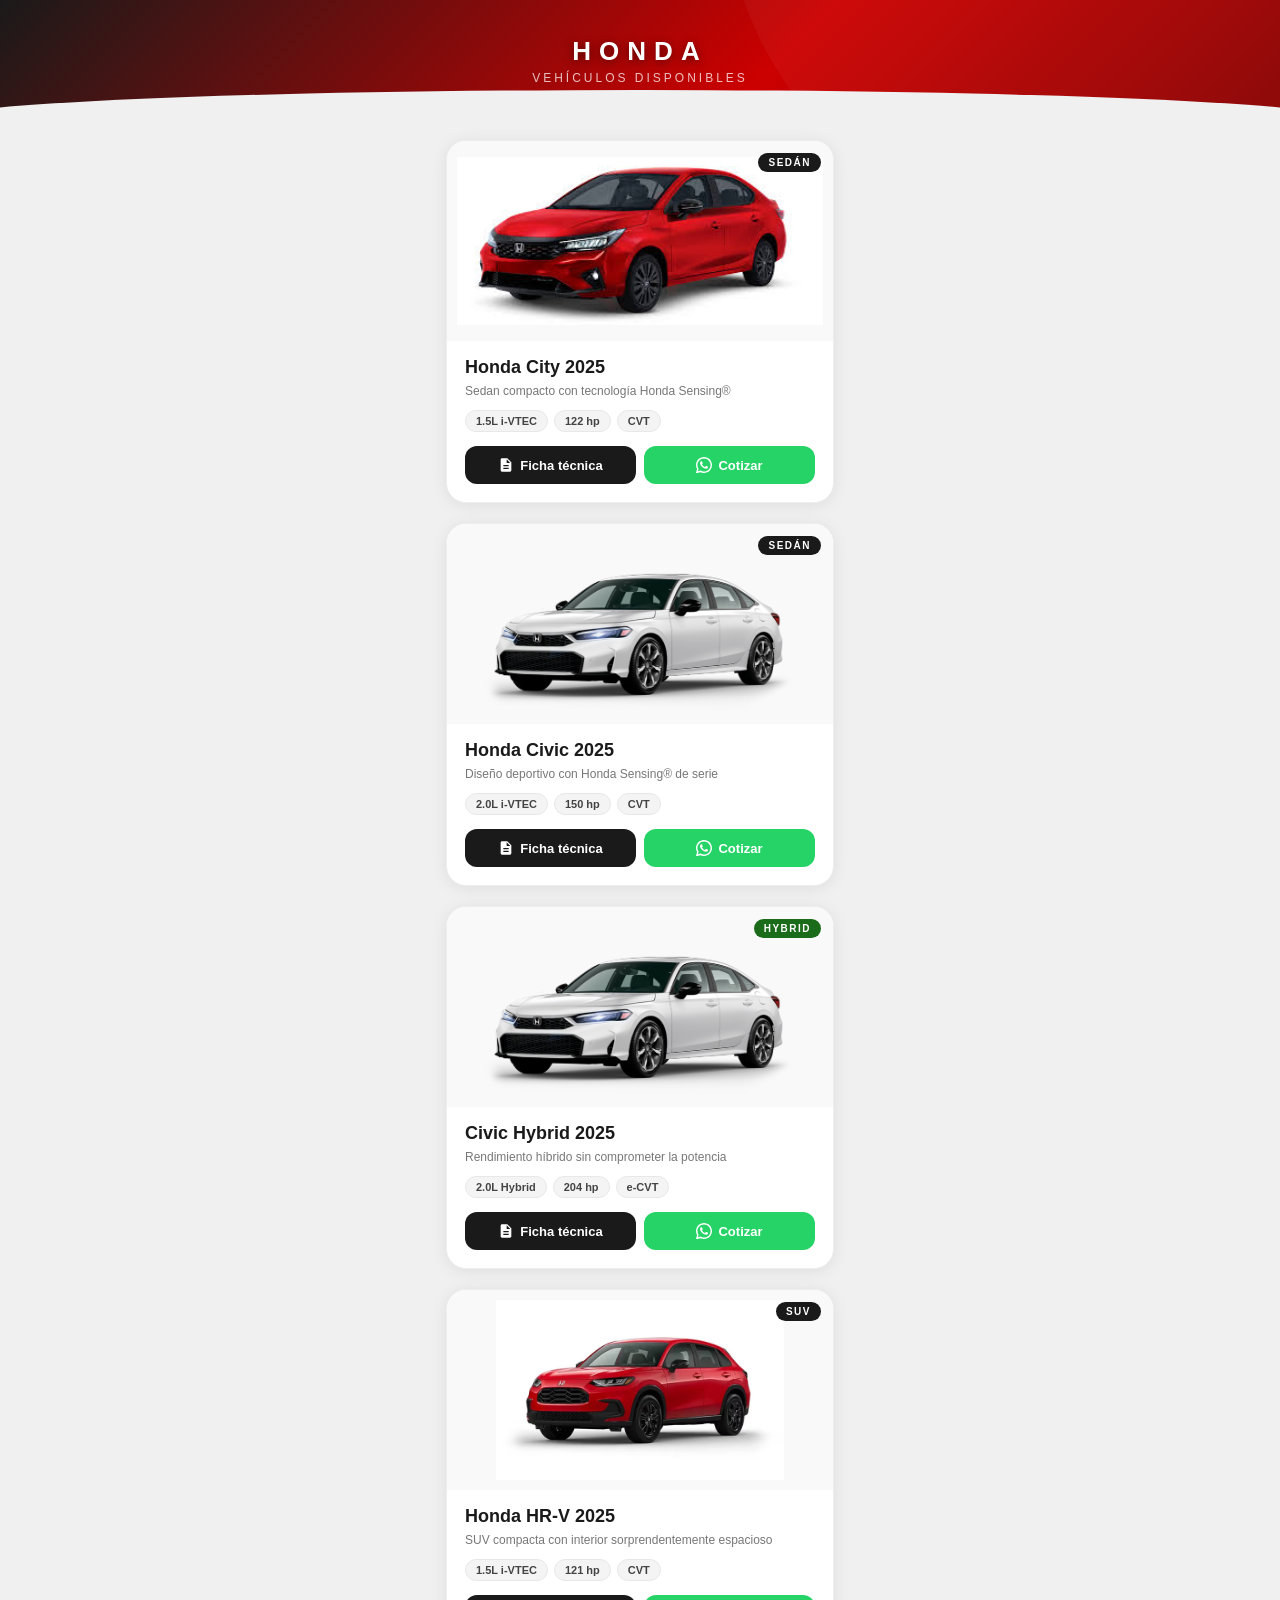
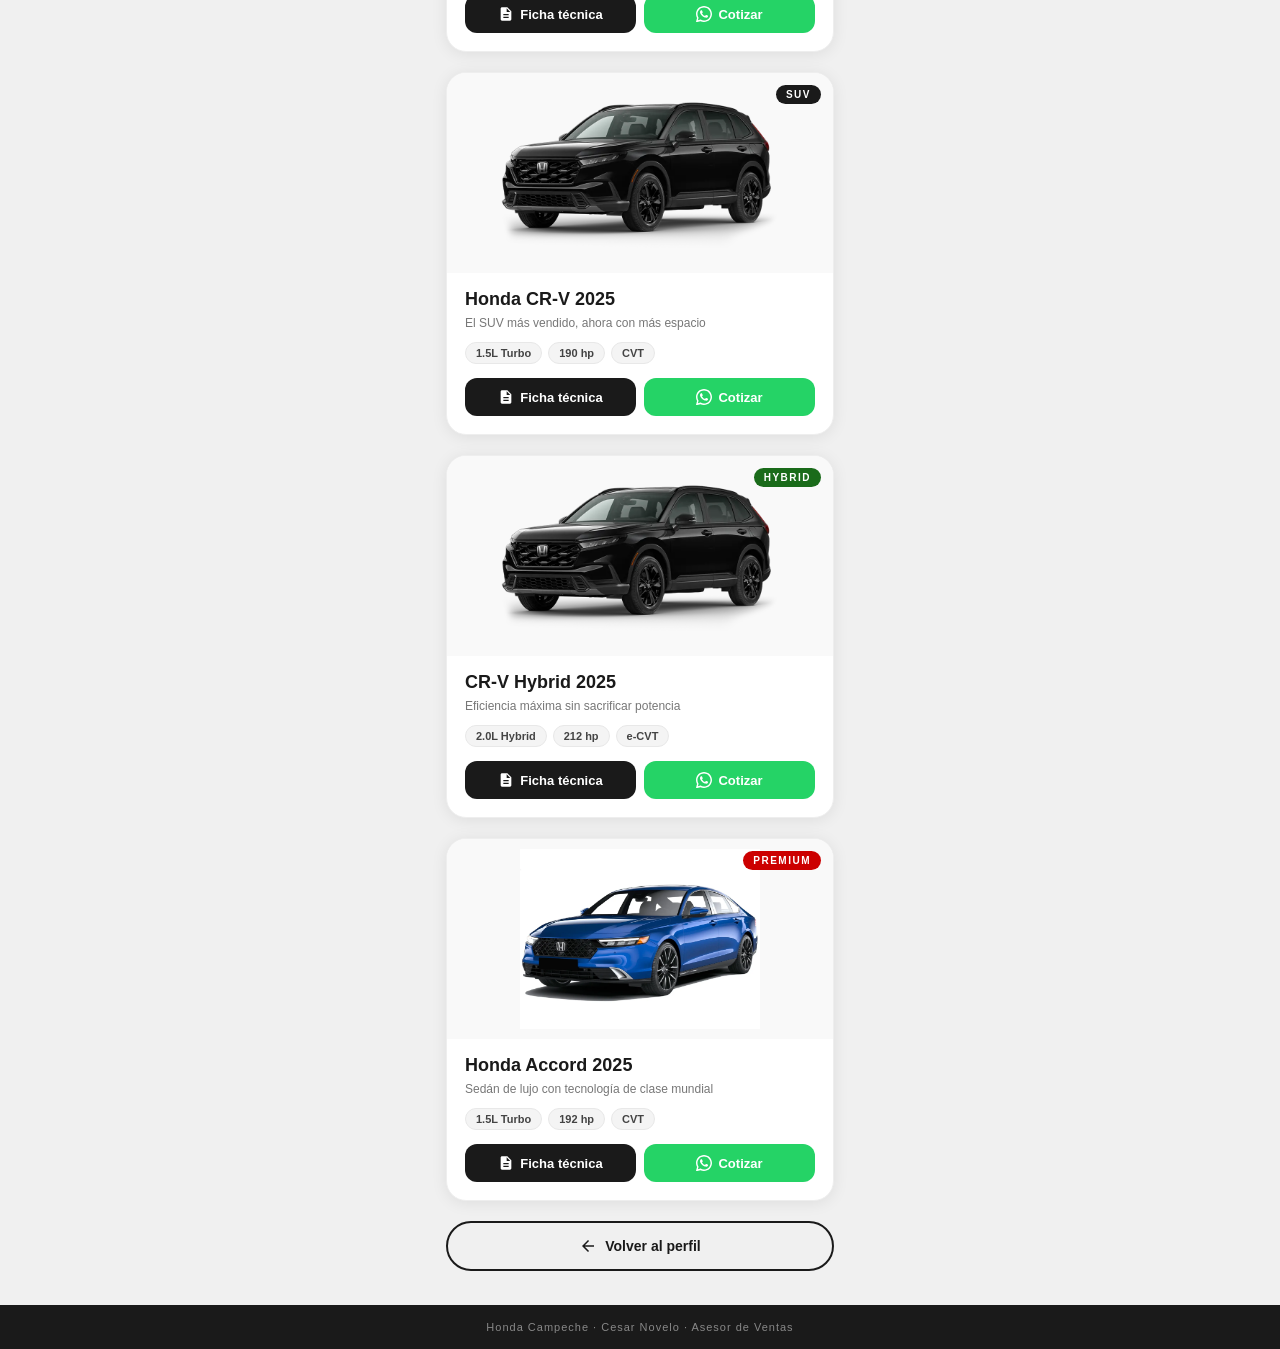
==== autos.html @ acbb1e2d "Tarjeta Cesar" ====
<!DOCTYPE html>
<html lang="es">
<head>
<meta charset="UTF-8">
<meta name="viewport" content="width=device-width, initial-scale=1.0">
<title>Vehículos Honda – Cesar Novelo</title>
<link rel="stylesheet" href="css/autos.css">
</head>
<body>

<!-- HEADER -->
<div class="page-header">
  <div class="header-overlay"></div>
  <div class="header-content">
    <span class="header-brand">HONDA</span>
    <p class="header-sub">Vehículos disponibles</p>
  </div>
</div>

<div class="container">

  <!-- CITY -->
  <div class="card">
    <div class="card-badge">Sedán</div>
    <img src="https://www.honda.mx/web/image/honda/CITY/2025/CITY_2025_Color_Platinum_White_Pearl.png" 
         alt="Honda City" 
         onerror="this.src='src/city.jpg'">
    <div class="card-body">
      <h2>Honda City 2025</h2>
      <p class="tagline">Sedan compacto con tecnología Honda Sensing®</p>
      <div class="specs-mini">
        <span>1.5L i-VTEC</span>
        <span>122 hp</span>
        <span>CVT</span>
      </div>
      <div class="card-actions">
        <a href="https://www.honda.mx/web/pdf/ficha/honda/FT_CITY_2026.pdf" target="_blank" class="btn-ver">
          <svg viewBox="0 0 24 24" fill="currentColor" width="16" height="16"><path d="M14 2H6c-1.1 0-2 .9-2 2v16c0 1.1.9 2 2 2h12c1.1 0 2-.9 2-2V8l-6-6zm2 16H8v-2h8v2zm0-4H8v-2h8v2zm-3-5V3.5L18.5 9H13z"/></svg>
          Ficha técnica
        </a>
        <a href="https://wa.me/529618815432" target="_blank" class="btn-wa">
          <svg viewBox="0 0 24 24" fill="currentColor" width="16" height="16"><path d="M17.472 14.382c-.297-.149-1.758-.867-2.03-.967-.273-.099-.471-.148-.67.15-.197.297-.767.966-.94 1.164-.173.199-.347.223-.644.075-.297-.15-1.255-.463-2.39-1.475-.883-.788-1.48-1.761-1.653-2.059-.173-.297-.018-.458.13-.606.134-.133.298-.347.446-.52.149-.174.198-.298.298-.497.099-.198.05-.371-.025-.52-.075-.149-.669-1.612-.916-2.207-.242-.579-.487-.5-.669-.51-.173-.008-.371-.01-.57-.01-.198 0-.52.074-.792.372-.272.297-1.04 1.016-1.04 2.479 0 1.462 1.065 2.875 1.213 3.074.149.198 2.096 3.2 5.077 4.487.709.306 1.262.489 1.694.625.712.227 1.36.195 1.871.118.571-.085 1.758-.719 2.006-1.413.248-.694.248-1.289.173-1.413-.074-.124-.272-.198-.57-.347zM12 0C5.373 0 0 5.373 0 12c0 2.127.558 4.121 1.531 5.847L.057 23.578a.563.563 0 00.666.726l5.898-1.545A11.945 11.945 0 0012 24c6.627 0 12-5.373 12-12S18.627 0 12 0zm0 21.818a9.805 9.805 0 01-5.032-1.386l-.361-.215-3.739.98.998-3.638-.235-.374A9.817 9.817 0 012.182 12C2.182 6.57 6.57 2.182 12 2.182S21.818 6.57 21.818 12 17.43 21.818 12 21.818z"/></svg>
          Cotizar
        </a>
      </div>
    </div>
  </div>

  <!-- CIVIC -->
  <div class="card">
    <div class="card-badge">Sedán</div>
    <img src="https://www.honda.mx/web/image/honda/CIVIC/2025/CIVIC_2025_Color_Sonic_Gray_Pearl.png" 
         alt="Honda Civic" 
         onerror="this.src='src/civic.jpg'">
    <div class="card-body">
      <h2>Honda Civic 2025</h2>
      <p class="tagline">Diseño deportivo con Honda Sensing® de serie</p>
      <div class="specs-mini">
        <span>2.0L i-VTEC</span>
        <span>150 hp</span>
        <span>CVT</span>
      </div>
      <div class="card-actions">
        <a href="https://www.honda.mx/web/pdf/brochure/honda/Brochure_CIVIC_2026.pdf" target="_blank" class="btn-ver">
          <svg viewBox="0 0 24 24" fill="currentColor" width="16" height="16"><path d="M14 2H6c-1.1 0-2 .9-2 2v16c0 1.1.9 2 2 2h12c1.1 0 2-.9 2-2V8l-6-6zm2 16H8v-2h8v2zm0-4H8v-2h8v2zm-3-5V3.5L18.5 9H13z"/></svg>
          Ficha técnica
        </a>
        <a href="https://wa.me/529618815432" target="_blank" class="btn-wa">
          <svg viewBox="0 0 24 24" fill="currentColor" width="16" height="16"><path d="M17.472 14.382c-.297-.149-1.758-.867-2.03-.967-.273-.099-.471-.148-.67.15-.197.297-.767.966-.94 1.164-.173.199-.347.223-.644.075-.297-.15-1.255-.463-2.39-1.475-.883-.788-1.48-1.761-1.653-2.059-.173-.297-.018-.458.13-.606.134-.133.298-.347.446-.52.149-.174.198-.298.298-.497.099-.198.05-.371-.025-.52-.075-.149-.669-1.612-.916-2.207-.242-.579-.487-.5-.669-.51-.173-.008-.371-.01-.57-.01-.198 0-.52.074-.792.372-.272.297-1.04 1.016-1.04 2.479 0 1.462 1.065 2.875 1.213 3.074.149.198 2.096 3.2 5.077 4.487.709.306 1.262.489 1.694.625.712.227 1.36.195 1.871.118.571-.085 1.758-.719 2.006-1.413.248-.694.248-1.289.173-1.413-.074-.124-.272-.198-.57-.347zM12 0C5.373 0 0 5.373 0 12c0 2.127.558 4.121 1.531 5.847L.057 23.578a.563.563 0 00.666.726l5.898-1.545A11.945 11.945 0 0012 24c6.627 0 12-5.373 12-12S18.627 0 12 0zm0 21.818a9.805 9.805 0 01-5.032-1.386l-.361-.215-3.739.98.998-3.638-.235-.374A9.817 9.817 0 012.182 12C2.182 6.57 6.57 2.182 12 2.182S21.818 6.57 21.818 12 17.43 21.818 12 21.818z"/></svg>
          Cotizar
        </a>
      </div>
    </div>
  </div>

  <!-- CIVIC HYBRID -->
  <div class="card">
    <div class="card-badge badge-hybrid">Hybrid</div>
    <img src="https://www.honda.mx/web/image/honda/CIVIC_HYB/2025/CIVIC_HYB_2025_Color_Sonic_Gray_Pearl.png" 
         alt="Honda Civic Hybrid" 
         onerror="this.src='src/civic.jpg'">
    <div class="card-body">
      <h2>Civic Hybrid 2025</h2>
      <p class="tagline">Rendimiento híbrido sin comprometer la potencia</p>
      <div class="specs-mini">
        <span>2.0L Hybrid</span>
        <span>204 hp</span>
        <span>e-CVT</span>
      </div>
      <div class="card-actions">
        <a href="https://www.honda.mx/web/pdf/brochure/honda/Brochure_CIVIC_Hybrid_2026.pdf" target="_blank" class="btn-ver">
          <svg viewBox="0 0 24 24" fill="currentColor" width="16" height="16"><path d="M14 2H6c-1.1 0-2 .9-2 2v16c0 1.1.9 2 2 2h12c1.1 0 2-.9 2-2V8l-6-6zm2 16H8v-2h8v2zm0-4H8v-2h8v2zm-3-5V3.5L18.5 9H13z"/></svg>
          Ficha técnica
        </a>
        <a href="https://wa.me/529618815432" target="_blank" class="btn-wa">
          <svg viewBox="0 0 24 24" fill="currentColor" width="16" height="16"><path d="M17.472 14.382c-.297-.149-1.758-.867-2.03-.967-.273-.099-.471-.148-.67.15-.197.297-.767.966-.94 1.164-.173.199-.347.223-.644.075-.297-.15-1.255-.463-2.39-1.475-.883-.788-1.48-1.761-1.653-2.059-.173-.297-.018-.458.13-.606.134-.133.298-.347.446-.52.149-.174.198-.298.298-.497.099-.198.05-.371-.025-.52-.075-.149-.669-1.612-.916-2.207-.242-.579-.487-.5-.669-.51-.173-.008-.371-.01-.57-.01-.198 0-.52.074-.792.372-.272.297-1.04 1.016-1.04 2.479 0 1.462 1.065 2.875 1.213 3.074.149.198 2.096 3.2 5.077 4.487.709.306 1.262.489 1.694.625.712.227 1.36.195 1.871.118.571-.085 1.758-.719 2.006-1.413.248-.694.248-1.289.173-1.413-.074-.124-.272-.198-.57-.347zM12 0C5.373 0 0 5.373 0 12c0 2.127.558 4.121 1.531 5.847L.057 23.578a.563.563 0 00.666.726l5.898-1.545A11.945 11.945 0 0012 24c6.627 0 12-5.373 12-12S18.627 0 12 0zm0 21.818a9.805 9.805 0 01-5.032-1.386l-.361-.215-3.739.98.998-3.638-.235-.374A9.817 9.817 0 012.182 12C2.182 6.57 6.57 2.182 12 2.182S21.818 6.57 21.818 12 17.43 21.818 12 21.818z"/></svg>
          Cotizar
        </a>
      </div>
    </div>
  </div>

  <!-- HR-V -->
  <div class="card">
    <div class="card-badge">SUV</div>
    <img src="https://www.honda.mx/web/image/honda/HRV/2025/HRV_2025_Color_Platinum_White_Pearl.png" 
         alt="Honda HR-V" 
         onerror="this.src='src/hrv.jpg'">
    <div class="card-body">
      <h2>Honda HR-V 2025</h2>
      <p class="tagline">SUV compacta con interior sorprendentemente espacioso</p>
      <div class="specs-mini">
        <span>1.5L i-VTEC</span>
        <span>121 hp</span>
        <span>CVT</span>
      </div>
      <div class="card-actions">
        <a href="https://www.honda.mx/web/pdf/brochure/honda/Brochure_HRV_2026.pdf" target="_blank" class="btn-ver">
          <svg viewBox="0 0 24 24" fill="currentColor" width="16" height="16"><path d="M14 2H6c-1.1 0-2 .9-2 2v16c0 1.1.9 2 2 2h12c1.1 0 2-.9 2-2V8l-6-6zm2 16H8v-2h8v2zm0-4H8v-2h8v2zm-3-5V3.5L18.5 9H13z"/></svg>
          Ficha técnica
        </a>
        <a href="https://wa.me/529618815432" target="_blank" class="btn-wa">
          <svg viewBox="0 0 24 24" fill="currentColor" width="16" height="16"><path d="M17.472 14.382c-.297-.149-1.758-.867-2.03-.967-.273-.099-.471-.148-.67.15-.197.297-.767.966-.94 1.164-.173.199-.347.223-.644.075-.297-.15-1.255-.463-2.39-1.475-.883-.788-1.48-1.761-1.653-2.059-.173-.297-.018-.458.13-.606.134-.133.298-.347.446-.52.149-.174.198-.298.298-.497.099-.198.05-.371-.025-.52-.075-.149-.669-1.612-.916-2.207-.242-.579-.487-.5-.669-.51-.173-.008-.371-.01-.57-.01-.198 0-.52.074-.792.372-.272.297-1.04 1.016-1.04 2.479 0 1.462 1.065 2.875 1.213 3.074.149.198 2.096 3.2 5.077 4.487.709.306 1.262.489 1.694.625.712.227 1.36.195 1.871.118.571-.085 1.758-.719 2.006-1.413.248-.694.248-1.289.173-1.413-.074-.124-.272-.198-.57-.347zM12 0C5.373 0 0 5.373 0 12c0 2.127.558 4.121 1.531 5.847L.057 23.578a.563.563 0 00.666.726l5.898-1.545A11.945 11.945 0 0012 24c6.627 0 12-5.373 12-12S18.627 0 12 0zm0 21.818a9.805 9.805 0 01-5.032-1.386l-.361-.215-3.739.98.998-3.638-.235-.374A9.817 9.817 0 012.182 12C2.182 6.57 6.57 2.182 12 2.182S21.818 6.57 21.818 12 17.43 21.818 12 21.818z"/></svg>
          Cotizar
        </a>
      </div>
    </div>
  </div>

  <!-- CR-V -->
  <div class="card">
    <div class="card-badge">SUV</div>
    <img src="https://www.honda.mx/web/image/honda/CRV/2025/CRV_2025_Color_Platinum_White_Pearl.png" 
         alt="Honda CR-V" 
         onerror="this.src='src/crv.jpg'">
    <div class="card-body">
      <h2>Honda CR-V 2025</h2>
      <p class="tagline">El SUV más vendido, ahora con más espacio</p>
      <div class="specs-mini">
        <span>1.5L Turbo</span>
        <span>190 hp</span>
        <span>CVT</span>
      </div>
      <div class="card-actions">
        <a href="https://www.honda.mx/web/pdf/brochure/honda/Brochure_CRV_2026.pdf" target="_blank" class="btn-ver">
          <svg viewBox="0 0 24 24" fill="currentColor" width="16" height="16"><path d="M14 2H6c-1.1 0-2 .9-2 2v16c0 1.1.9 2 2 2h12c1.1 0 2-.9 2-2V8l-6-6zm2 16H8v-2h8v2zm0-4H8v-2h8v2zm-3-5V3.5L18.5 9H13z"/></svg>
          Ficha técnica
        </a>
        <a href="https://wa.me/529618815432" target="_blank" class="btn-wa">
          <svg viewBox="0 0 24 24" fill="currentColor" width="16" height="16"><path d="M17.472 14.382c-.297-.149-1.758-.867-2.03-.967-.273-.099-.471-.148-.67.15-.197.297-.767.966-.94 1.164-.173.199-.347.223-.644.075-.297-.15-1.255-.463-2.39-1.475-.883-.788-1.48-1.761-1.653-2.059-.173-.297-.018-.458.13-.606.134-.133.298-.347.446-.52.149-.174.198-.298.298-.497.099-.198.05-.371-.025-.52-.075-.149-.669-1.612-.916-2.207-.242-.579-.487-.5-.669-.51-.173-.008-.371-.01-.57-.01-.198 0-.52.074-.792.372-.272.297-1.04 1.016-1.04 2.479 0 1.462 1.065 2.875 1.213 3.074.149.198 2.096 3.2 5.077 4.487.709.306 1.262.489 1.694.625.712.227 1.36.195 1.871.118.571-.085 1.758-.719 2.006-1.413.248-.694.248-1.289.173-1.413-.074-.124-.272-.198-.57-.347zM12 0C5.373 0 0 5.373 0 12c0 2.127.558 4.121 1.531 5.847L.057 23.578a.563.563 0 00.666.726l5.898-1.545A11.945 11.945 0 0012 24c6.627 0 12-5.373 12-12S18.627 0 12 0zm0 21.818a9.805 9.805 0 01-5.032-1.386l-.361-.215-3.739.98.998-3.638-.235-.374A9.817 9.817 0 012.182 12C2.182 6.57 6.57 2.182 12 2.182S21.818 6.57 21.818 12 17.43 21.818 12 21.818z"/></svg>
          Cotizar
        </a>
      </div>
    </div>
  </div>

  <!-- CR-V HYBRID -->
  <div class="card">
    <div class="card-badge badge-hybrid">Hybrid</div>
    <img src="https://www.honda.mx/web/image/honda/CRVHYB/2025/CRVHYB_2025_Color_Platinum_White_Pearl.png" 
         alt="Honda CR-V Hybrid" 
         onerror="this.src='src/crv.jpg'">
    <div class="card-body">
      <h2>CR-V Hybrid 2025</h2>
      <p class="tagline">Eficiencia máxima sin sacrificar potencia</p>
      <div class="specs-mini">
        <span>2.0L Hybrid</span>
        <span>212 hp</span>
        <span>e-CVT</span>
      </div>
      <div class="card-actions">
        <a href="https://www.honda.mx/web/pdf/brochure/honda/Brochure_CRV_Hybrid_2026.pdf" target="_blank" class="btn-ver">
          <svg viewBox="0 0 24 24" fill="currentColor" width="16" height="16"><path d="M14 2H6c-1.1 0-2 .9-2 2v16c0 1.1.9 2 2 2h12c1.1 0 2-.9 2-2V8l-6-6zm2 16H8v-2h8v2zm0-4H8v-2h8v2zm-3-5V3.5L18.5 9H13z"/></svg>
          Ficha técnica
        </a>
        <a href="https://wa.me/529618815432" target="_blank" class="btn-wa">
          <svg viewBox="0 0 24 24" fill="currentColor" width="16" height="16"><path d="M17.472 14.382c-.297-.149-1.758-.867-2.03-.967-.273-.099-.471-.148-.67.15-.197.297-.767.966-.94 1.164-.173.199-.347.223-.644.075-.297-.15-1.255-.463-2.39-1.475-.883-.788-1.48-1.761-1.653-2.059-.173-.297-.018-.458.13-.606.134-.133.298-.347.446-.52.149-.174.198-.298.298-.497.099-.198.05-.371-.025-.52-.075-.149-.669-1.612-.916-2.207-.242-.579-.487-.5-.669-.51-.173-.008-.371-.01-.57-.01-.198 0-.52.074-.792.372-.272.297-1.04 1.016-1.04 2.479 0 1.462 1.065 2.875 1.213 3.074.149.198 2.096 3.2 5.077 4.487.709.306 1.262.489 1.694.625.712.227 1.36.195 1.871.118.571-.085 1.758-.719 2.006-1.413.248-.694.248-1.289.173-1.413-.074-.124-.272-.198-.57-.347zM12 0C5.373 0 0 5.373 0 12c0 2.127.558 4.121 1.531 5.847L.057 23.578a.563.563 0 00.666.726l5.898-1.545A11.945 11.945 0 0012 24c6.627 0 12-5.373 12-12S18.627 0 12 0zm0 21.818a9.805 9.805 0 01-5.032-1.386l-.361-.215-3.739.98.998-3.638-.235-.374A9.817 9.817 0 012.182 12C2.182 6.57 6.57 2.182 12 2.182S21.818 6.57 21.818 12 17.43 21.818 12 21.818z"/></svg>
          Cotizar
        </a>
      </div>
    </div>
  </div>

  <!-- ACCORD -->
  <div class="card">
    <div class="card-badge badge-premium">Premium</div>
    <img src="https://www.honda.mx/web/image/honda/ACCORD/2025/ACCORD_2025_Color_Platinum_White_Pearl.png" 
         alt="Honda Accord" 
         onerror="this.src='src/accord.jpg'">
    <div class="card-body">
      <h2>Honda Accord 2025</h2>
      <p class="tagline">Sedán de lujo con tecnología de clase mundial</p>
      <div class="specs-mini">
        <span>1.5L Turbo</span>
        <span>192 hp</span>
        <span>CVT</span>
      </div>
      <div class="card-actions">
        <a href="https://www.honda.mx/web/pdf/brochure/honda/Brochure_ACCORD_Petrol_2025.pdf" target="_blank" class="btn-ver">
          <svg viewBox="0 0 24 24" fill="currentColor" width="16" height="16"><path d="M14 2H6c-1.1 0-2 .9-2 2v16c0 1.1.9 2 2 2h12c1.1 0 2-.9 2-2V8l-6-6zm2 16H8v-2h8v2zm0-4H8v-2h8v2zm-3-5V3.5L18.5 9H13z"/></svg>
          Ficha técnica
        </a>
        <a href="https://wa.me/529618815432" target="_blank" class="btn-wa">
          <svg viewBox="0 0 24 24" fill="currentColor" width="16" height="16"><path d="M17.472 14.382c-.297-.149-1.758-.867-2.03-.967-.273-.099-.471-.148-.67.15-.197.297-.767.966-.94 1.164-.173.199-.347.223-.644.075-.297-.15-1.255-.463-2.39-1.475-.883-.788-1.48-1.761-1.653-2.059-.173-.297-.018-.458.13-.606.134-.133.298-.347.446-.52.149-.174.198-.298.298-.497.099-.198.05-.371-.025-.52-.075-.149-.669-1.612-.916-2.207-.242-.579-.487-.5-.669-.51-.173-.008-.371-.01-.57-.01-.198 0-.52.074-.792.372-.272.297-1.04 1.016-1.04 2.479 0 1.462 1.065 2.875 1.213 3.074.149.198 2.096 3.2 5.077 4.487.709.306 1.262.489 1.694.625.712.227 1.36.195 1.871.118.571-.085 1.758-.719 2.006-1.413.248-.694.248-1.289.173-1.413-.074-.124-.272-.198-.57-.347zM12 0C5.373 0 0 5.373 0 12c0 2.127.558 4.121 1.531 5.847L.057 23.578a.563.563 0 00.666.726l5.898-1.545A11.945 11.945 0 0012 24c6.627 0 12-5.373 12-12S18.627 0 12 0zm0 21.818a9.805 9.805 0 01-5.032-1.386l-.361-.215-3.739.98.998-3.638-.235-.374A9.817 9.817 0 012.182 12C2.182 6.57 6.57 2.182 12 2.182S21.818 6.57 21.818 12 17.43 21.818 12 21.818z"/></svg>
          Cotizar
        </a>
      </div>
    </div>
  </div>

  <!-- BACK -->
  <a href="index.html" class="back-btn">
    <svg viewBox="0 0 24 24" fill="currentColor" width="18" height="18"><path d="M20 11H7.83l5.59-5.59L12 4l-8 8 8 8 1.41-1.41L7.83 13H20v-2z"/></svg>
    Volver al perfil
  </a>

</div>

<!-- FOOTER -->
<div class="page-footer">
  <p>Honda Campeche · Cesar Novelo · Asesor de Ventas</p>
</div>

</body>
</html>
---- css/autos.css ----
/* ===========================
   HONDA VEHICLES – autos.css
   =========================== */

* {
  box-sizing: border-box;
  margin: 0;
  padding: 0;
}

body {
  font-family: 'Arial', sans-serif;
  background: #f0f0f0;
  min-height: 100vh;
}

/* ── PAGE HEADER ── */
.page-header {
  height: 120px;
  background: linear-gradient(135deg, #1a1a1a 0%, #cc0000 60%, #880000 100%);
  position: relative;
  display: flex;
  align-items: center;
  justify-content: center;
  overflow: hidden;
}

.page-header::after {
  content: '';
  position: absolute;
  bottom: 0;
  left: 0;
  right: 0;
  height: 30px;
  background: #f0f0f0;
  clip-path: ellipse(55% 100% at 50% 100%);
}

.header-overlay {
  position: absolute;
  inset: 0;
  background: url('data:image/svg+xml,<svg xmlns="http://www.w3.org/2000/svg" viewBox="0 0 300 120"><circle cx="250" cy="20" r="80" fill="rgba(255,255,255,0.04)"/></svg>') center/cover;
}

.header-content {
  position: relative;
  z-index: 1;
  text-align: center;
}

.header-brand {
  color: white;
  font-size: 26px;
  font-weight: 900;
  letter-spacing: 8px;
  text-shadow: 0 2px 8px rgba(0,0,0,0.5);
  display: block;
}

.header-sub {
  color: rgba(255,255,255,0.75);
  font-size: 12px;
  letter-spacing: 3px;
  text-transform: uppercase;
  margin-top: 4px;
}

/* ── CONTAINER ── */
.container {
  max-width: 420px;
  margin: 0 auto;
  padding: 20px 16px 10px;
}

/* ── CARD ── */
.card {
  background: white;
  border-radius: 20px;
  margin-bottom: 20px;
  overflow: hidden;
  box-shadow: 0 2px 16px rgba(0,0,0,0.08);
  position: relative;
  border: 1px solid #eee;
}

.card-badge {
  position: absolute;
  top: 12px;
  right: 12px;
  background: #1a1a1a;
  color: white;
  font-size: 10px;
  font-weight: 700;
  letter-spacing: 1.5px;
  text-transform: uppercase;
  padding: 4px 10px;
  border-radius: 20px;
  z-index: 2;
}

.card-badge.badge-hybrid {
  background: #1a6b1a;
}

.card-badge.badge-premium {
  background: #cc0000;
}

.card img {
  width: 100%;
  height: 200px;
  object-fit: contain;
  background: #f9f9f9;
  display: block;
  padding: 10px;
}

/* ── CARD BODY ── */
.card-body {
  padding: 16px 18px 18px;
}

.card-body h2 {
  font-size: 18px;
  font-weight: 700;
  color: #1a1a1a;
  margin-bottom: 4px;
}

.price {
  font-size: 13px;
  color: #888;
  margin-bottom: 6px;
}

.price strong {
  color: #cc0000;
  font-size: 16px;
}

.tagline {
  font-size: 12px;
  color: #777;
  line-height: 1.5;
  margin-bottom: 10px;
}

/* ── SPECS MINI ── */
.specs-mini {
  display: flex;
  gap: 6px;
  flex-wrap: wrap;
  margin-bottom: 14px;
}

.specs-mini span {
  background: #f4f4f4;
  color: #444;
  font-size: 11px;
  font-weight: 600;
  padding: 4px 10px;
  border-radius: 20px;
  border: 1px solid #e8e8e8;
}

/* ── CARD ACTIONS ── */
.card-actions {
  display: grid;
  grid-template-columns: 1fr 1fr;
  gap: 8px;
}

.btn-ver,
.btn-wa {
  display: flex;
  align-items: center;
  justify-content: center;
  gap: 6px;
  padding: 11px 8px;
  border-radius: 12px;
  text-decoration: none;
  font-size: 13px;
  font-weight: 600;
  transition: opacity 0.2s, transform 0.1s;
}

.btn-ver:active,
.btn-wa:active {
  opacity: 0.85;
  transform: scale(0.97);
}

.btn-ver {
  background: #1a1a1a;
  color: white;
}

.btn-wa {
  background: #25D366;
  color: white;
}

/* ── BACK BUTTON ── */
.back-btn {
  display: flex;
  align-items: center;
  justify-content: center;
  gap: 8px;
  padding: 14px;
  margin: 10px 0 24px;
  border: 2px solid #1a1a1a;
  border-radius: 50px;
  color: #1a1a1a;
  text-decoration: none;
  font-weight: 600;
  font-size: 14px;
  transition: background 0.2s, color 0.2s;
}

.back-btn:active {
  background: #1a1a1a;
  color: white;
}

/* ── PAGE FOOTER ── */
.page-footer {
  background: #1a1a1a;
  padding: 16px;
  text-align: center;
}

.page-footer p {
  color: #888;
  font-size: 11px;
  letter-spacing: 1px;
}
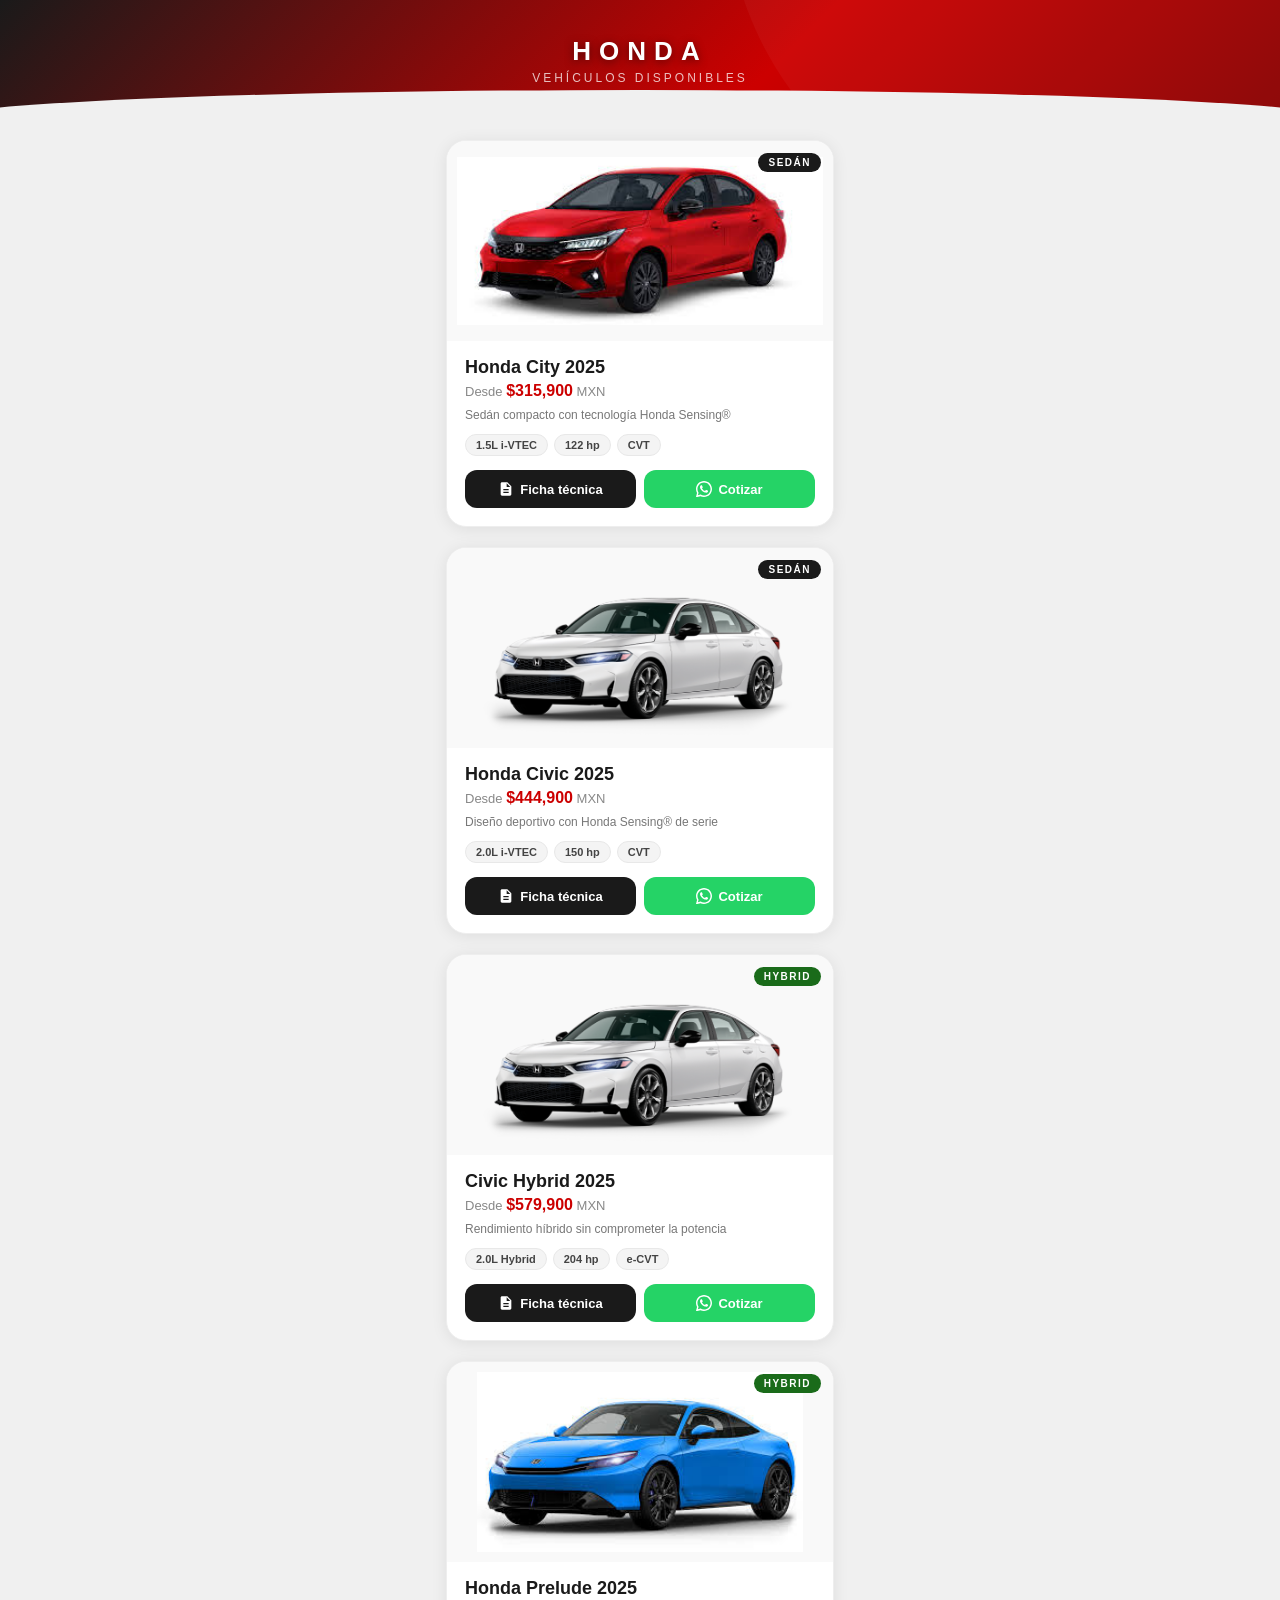
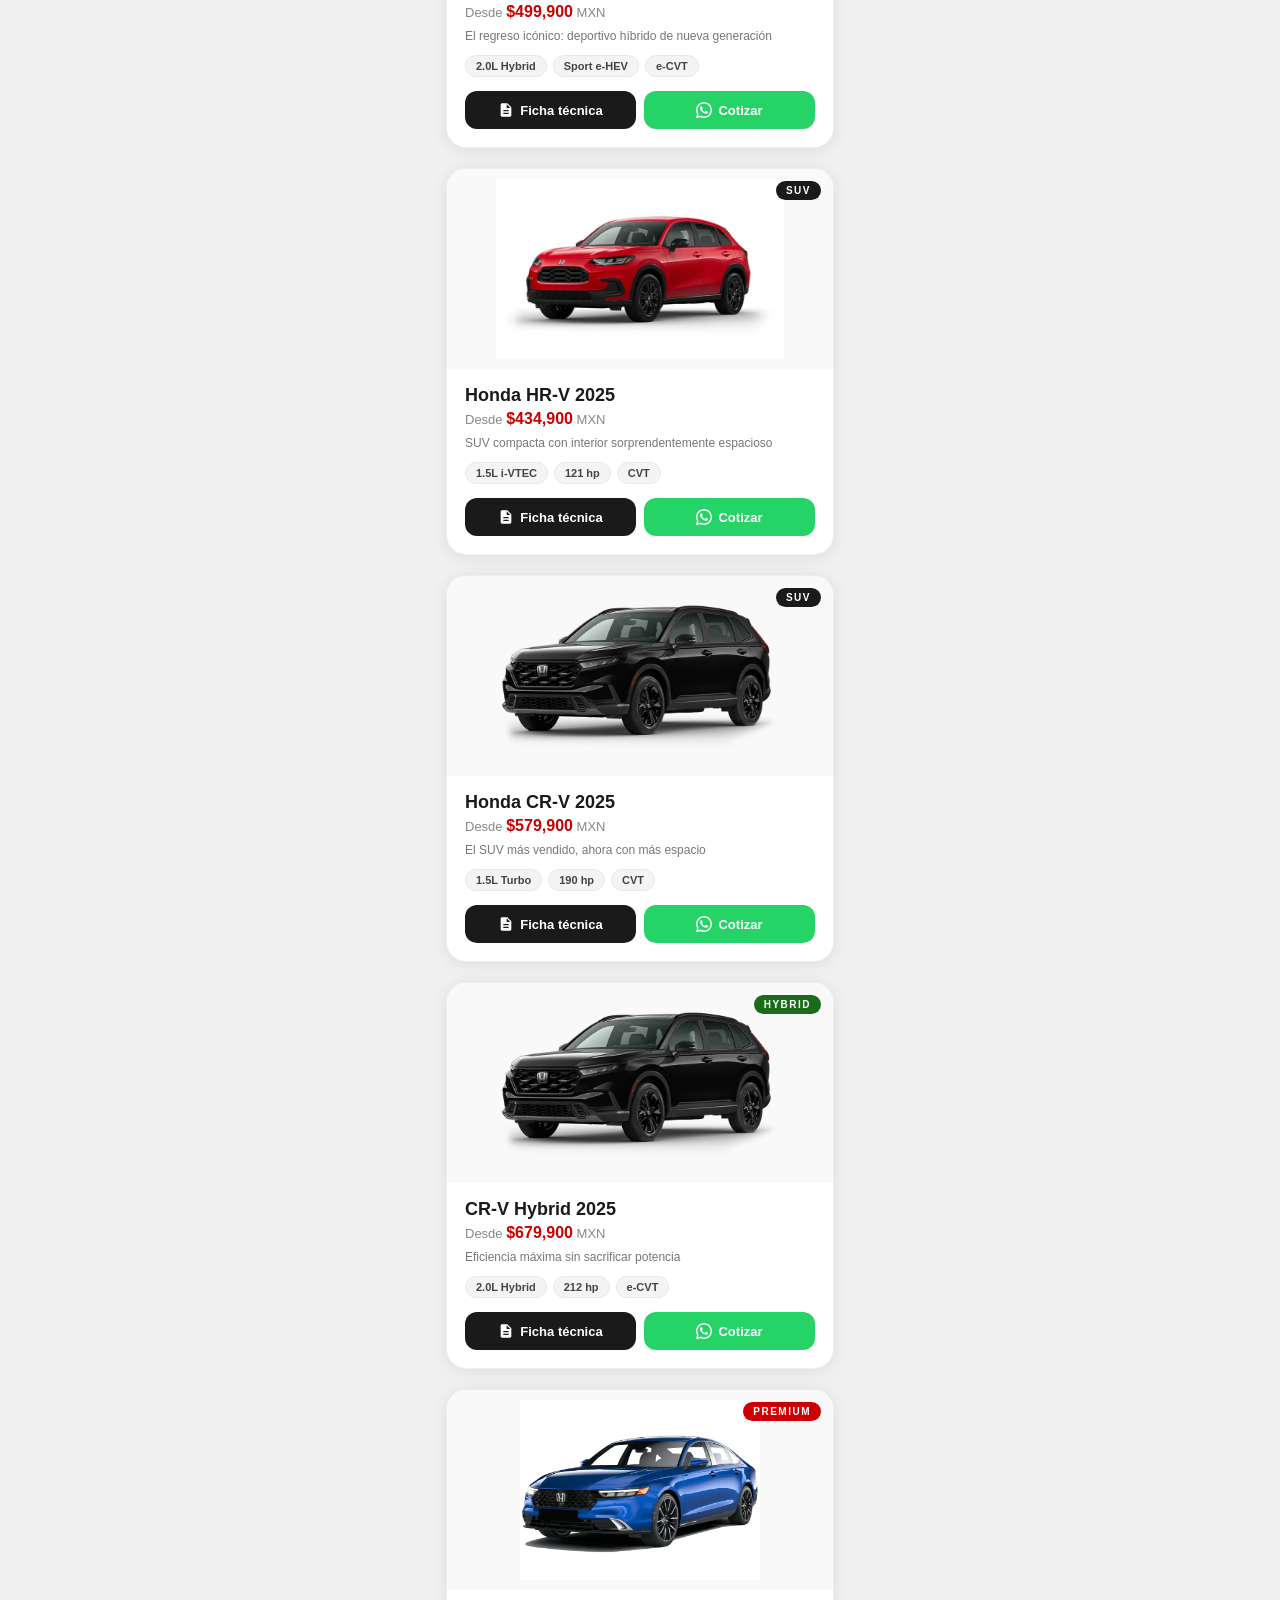
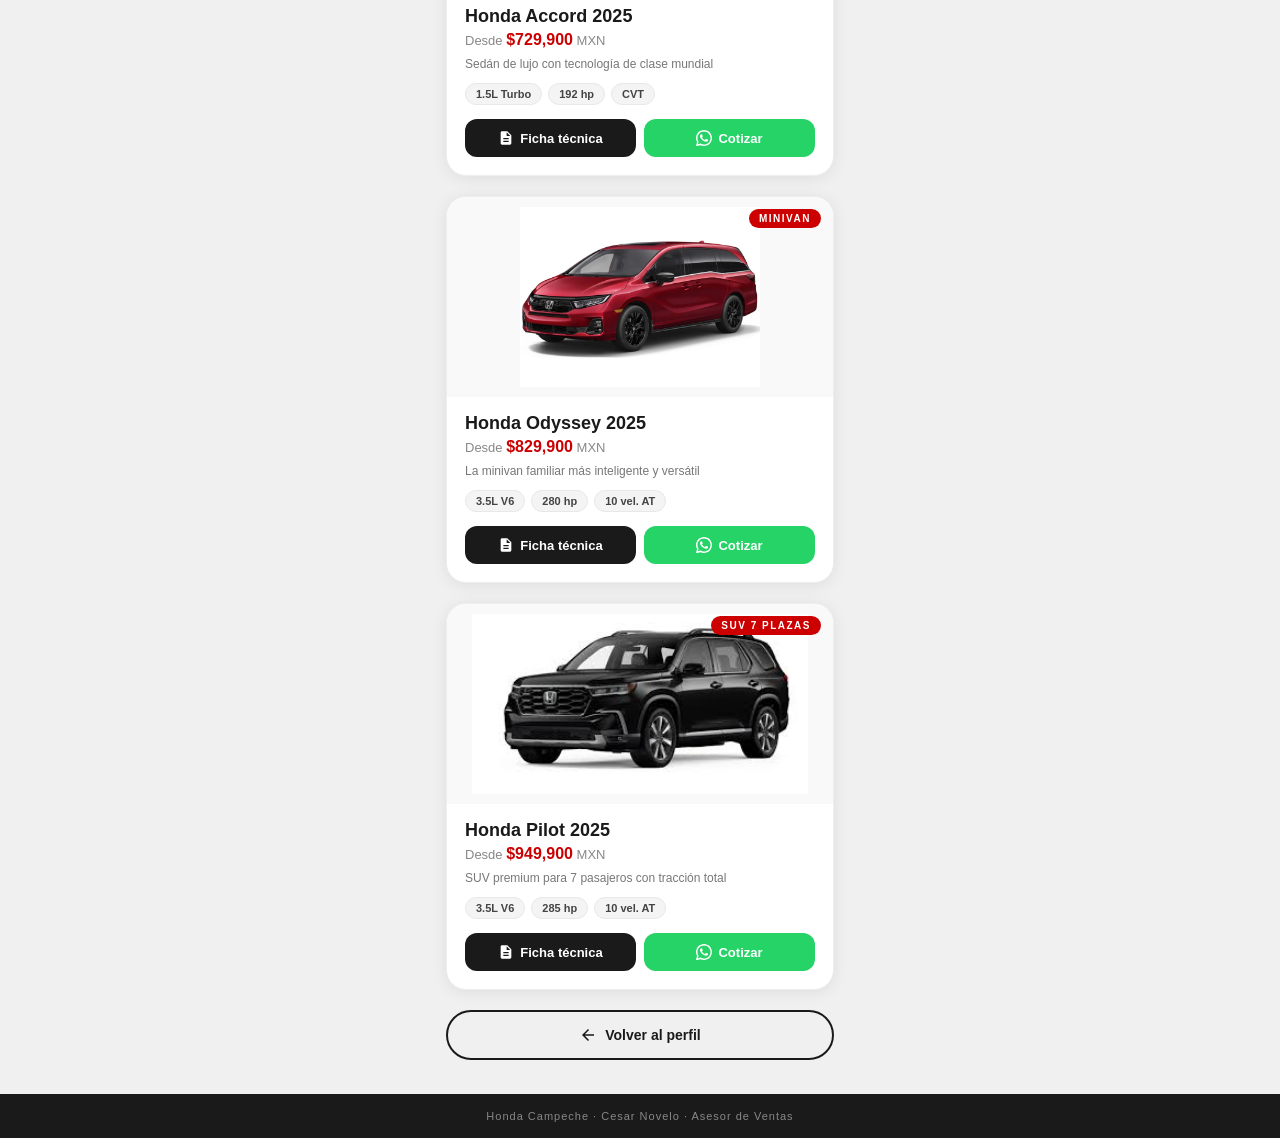
==== commit 9ff9853f: "3 autos mas" ====
--- a/autos.html
+++ b/autos.html
@@ -8,7 +8,6 @@
 </head>
 <body>
 
-<!-- HEADER -->
 <div class="page-header">
   <div class="header-overlay"></div>
   <div class="header-content">
@@ -22,19 +21,16 @@
   <!-- CITY -->
   <div class="card">
     <div class="card-badge">Sedán</div>
-    <img src="https://www.honda.mx/web/image/honda/CITY/2025/CITY_2025_Color_Platinum_White_Pearl.png" 
-         alt="Honda City" 
-         onerror="this.src='src/city.jpg'">
+    <img src="src/city.jpg" alt="Honda City">
     <div class="card-body">
       <h2>Honda City 2025</h2>
-      <p class="tagline">Sedan compacto con tecnología Honda Sensing®</p>
-      <div class="specs-mini">
-        <span>1.5L i-VTEC</span>
-        <span>122 hp</span>
-        <span>CVT</span>
-      </div>
-      <div class="card-actions">
-        <a href="https://www.honda.mx/web/pdf/ficha/honda/FT_CITY_2026.pdf" target="_blank" class="btn-ver">
+      <p class="price">Desde <strong>$315,900</strong> MXN</p>
+      <p class="tagline">Sedán compacto con tecnología Honda Sensing®</p>
+      <div class="specs-mini">
+        <span>1.5L i-VTEC</span><span>122 hp</span><span>CVT</span>
+      </div>
+      <div class="card-actions">
+        <a href="fichas/city.pdf" target="_blank" class="btn-ver">
           <svg viewBox="0 0 24 24" fill="currentColor" width="16" height="16"><path d="M14 2H6c-1.1 0-2 .9-2 2v16c0 1.1.9 2 2 2h12c1.1 0 2-.9 2-2V8l-6-6zm2 16H8v-2h8v2zm0-4H8v-2h8v2zm-3-5V3.5L18.5 9H13z"/></svg>
           Ficha técnica
         </a>
@@ -49,19 +45,16 @@
   <!-- CIVIC -->
   <div class="card">
     <div class="card-badge">Sedán</div>
-    <img src="https://www.honda.mx/web/image/honda/CIVIC/2025/CIVIC_2025_Color_Sonic_Gray_Pearl.png" 
-         alt="Honda Civic" 
-         onerror="this.src='src/civic.jpg'">
+    <img src="src/civic.jpg" alt="Honda Civic">
     <div class="card-body">
       <h2>Honda Civic 2025</h2>
+      <p class="price">Desde <strong>$444,900</strong> MXN</p>
       <p class="tagline">Diseño deportivo con Honda Sensing® de serie</p>
       <div class="specs-mini">
-        <span>2.0L i-VTEC</span>
-        <span>150 hp</span>
-        <span>CVT</span>
-      </div>
-      <div class="card-actions">
-        <a href="https://www.honda.mx/web/pdf/brochure/honda/Brochure_CIVIC_2026.pdf" target="_blank" class="btn-ver">
+        <span>2.0L i-VTEC</span><span>150 hp</span><span>CVT</span>
+      </div>
+      <div class="card-actions">
+        <a href="fichas/civic.pdf" target="_blank" class="btn-ver">
           <svg viewBox="0 0 24 24" fill="currentColor" width="16" height="16"><path d="M14 2H6c-1.1 0-2 .9-2 2v16c0 1.1.9 2 2 2h12c1.1 0 2-.9 2-2V8l-6-6zm2 16H8v-2h8v2zm0-4H8v-2h8v2zm-3-5V3.5L18.5 9H13z"/></svg>
           Ficha técnica
         </a>
@@ -76,19 +69,40 @@
   <!-- CIVIC HYBRID -->
   <div class="card">
     <div class="card-badge badge-hybrid">Hybrid</div>
-    <img src="https://www.honda.mx/web/image/honda/CIVIC_HYB/2025/CIVIC_HYB_2025_Color_Sonic_Gray_Pearl.png" 
-         alt="Honda Civic Hybrid" 
-         onerror="this.src='src/civic.jpg'">
+    <img src="src/civic.jpg" alt="Honda Civic Hybrid">
     <div class="card-body">
       <h2>Civic Hybrid 2025</h2>
+      <p class="price">Desde <strong>$579,900</strong> MXN</p>
       <p class="tagline">Rendimiento híbrido sin comprometer la potencia</p>
       <div class="specs-mini">
-        <span>2.0L Hybrid</span>
-        <span>204 hp</span>
-        <span>e-CVT</span>
-      </div>
-      <div class="card-actions">
-        <a href="https://www.honda.mx/web/pdf/brochure/honda/Brochure_CIVIC_Hybrid_2026.pdf" target="_blank" class="btn-ver">
+        <span>2.0L Hybrid</span><span>204 hp</span><span>e-CVT</span>
+      </div>
+      <div class="card-actions">
+        <a href="fichas/civic-hybrid.pdf" target="_blank" class="btn-ver">
+          <svg viewBox="0 0 24 24" fill="currentColor" width="16" height="16"><path d="M14 2H6c-1.1 0-2 .9-2 2v16c0 1.1.9 2 2 2h12c1.1 0 2-.9 2-2V8l-6-6zm2 16H8v-2h8v2zm0-4H8v-2h8v2zm-3-5V3.5L18.5 9H13z"/></svg>
+          Ficha técnica
+        </a>
+        <a href="https://wa.me/529618815432" target="_blank" class="btn-wa">
+          <svg viewBox="0 0 24 24" fill="currentColor" width="16" height="16"><path d="M17.472 14.382c-.297-.149-1.758-.867-2.03-.967-.273-.099-.471-.148-.67.15-.197.297-.767.966-.94 1.164-.173.199-.347.223-.644.075-.297-.15-1.255-.463-2.39-1.475-.883-.788-1.48-1.761-1.653-2.059-.173-.297-.018-.458.13-.606.134-.133.298-.347.446-.52.149-.174.198-.298.298-.497.099-.198.05-.371-.025-.52-.075-.149-.669-1.612-.916-2.207-.242-.579-.487-.5-.669-.51-.173-.008-.371-.01-.57-.01-.198 0-.52.074-.792.372-.272.297-1.04 1.016-1.04 2.479 0 1.462 1.065 2.875 1.213 3.074.149.198 2.096 3.2 5.077 4.487.709.306 1.262.489 1.694.625.712.227 1.36.195 1.871.118.571-.085 1.758-.719 2.006-1.413.248-.694.248-1.289.173-1.413-.074-.124-.272-.198-.57-.347zM12 0C5.373 0 0 5.373 0 12c0 2.127.558 4.121 1.531 5.847L.057 23.578a.563.563 0 00.666.726l5.898-1.545A11.945 11.945 0 0012 24c6.627 0 12-5.373 12-12S18.627 0 12 0zm0 21.818a9.805 9.805 0 01-5.032-1.386l-.361-.215-3.739.98.998-3.638-.235-.374A9.817 9.817 0 012.182 12C2.182 6.57 6.57 2.182 12 2.182S21.818 6.57 21.818 12 17.43 21.818 12 21.818z"/></svg>
+          Cotizar
+        </a>
+      </div>
+    </div>
+  </div>
+
+  <!-- PRELUDE -->
+  <div class="card">
+    <div class="card-badge badge-hybrid">Hybrid</div>
+    <img src="src/prelude.jpg" alt="Honda Prelude">
+    <div class="card-body">
+      <h2>Honda Prelude 2025</h2>
+      <p class="price">Desde <strong>$499,900</strong> MXN</p>
+      <p class="tagline">El regreso icónico: deportivo híbrido de nueva generación</p>
+      <div class="specs-mini">
+        <span>2.0L Hybrid</span><span>Sport e-HEV</span><span>e-CVT</span>
+      </div>
+      <div class="card-actions">
+        <a href="fichas/prelude.pdf" target="_blank" class="btn-ver">
           <svg viewBox="0 0 24 24" fill="currentColor" width="16" height="16"><path d="M14 2H6c-1.1 0-2 .9-2 2v16c0 1.1.9 2 2 2h12c1.1 0 2-.9 2-2V8l-6-6zm2 16H8v-2h8v2zm0-4H8v-2h8v2zm-3-5V3.5L18.5 9H13z"/></svg>
           Ficha técnica
         </a>
@@ -103,46 +117,41 @@
   <!-- HR-V -->
   <div class="card">
     <div class="card-badge">SUV</div>
-    <img src="https://www.honda.mx/web/image/honda/HRV/2025/HRV_2025_Color_Platinum_White_Pearl.png" 
-         alt="Honda HR-V" 
-         onerror="this.src='src/hrv.jpg'">
+    <img src="src/hrv.jpg" alt="Honda HR-V">
     <div class="card-body">
       <h2>Honda HR-V 2025</h2>
+      <p class="price">Desde <strong>$434,900</strong> MXN</p>
       <p class="tagline">SUV compacta con interior sorprendentemente espacioso</p>
       <div class="specs-mini">
-        <span>1.5L i-VTEC</span>
-        <span>121 hp</span>
-        <span>CVT</span>
-      </div>
-      <div class="card-actions">
-        <a href="https://www.honda.mx/web/pdf/brochure/honda/Brochure_HRV_2026.pdf" target="_blank" class="btn-ver">
-          <svg viewBox="0 0 24 24" fill="currentColor" width="16" height="16"><path d="M14 2H6c-1.1 0-2 .9-2 2v16c0 1.1.9 2 2 2h12c1.1 0 2-.9 2-2V8l-6-6zm2 16H8v-2h8v2zm0-4H8v-2h8v2zm-3-5V3.5L18.5 9H13z"/></svg>
-          Ficha técnica
-        </a>
-        <a href="https://wa.me/529618815432" target="_blank" class="btn-wa">
-          <svg viewBox="0 0 24 24" fill="currentColor" width="16" height="16"><path d="M17.472 14.382c-.297-.149-1.758-.867-2.03-.967-.273-.099-.471-.148-.67.15-.197.297-.767.966-.94 1.164-.173.199-.347.223-.644.075-.297-.15-1.255-.463-2.39-1.475-.883-.788-1.48-1.761-1.653-2.059-.173-.297-.018-.458.13-.606.134-.133.298-.347.446-.52.149-.174.198-.298.298-.497.099-.198.05-.371-.025-.52-.075-.149-.669-1.612-.916-2.207-.242-.579-.487-.5-.669-.51-.173-.008-.371-.01-.57-.01-.198 0-.52.074-.792.372-.272.297-1.04 1.016-1.04 2.479 0 1.462 1.065 2.875 1.213 3.074.149.198 2.096 3.2 5.077 4.487.709.306 1.262.489 1.694.625.712.227 1.36.195 1.871.118.571-.085 1.758-.719 2.006-1.413.248-.694.248-1.289.173-1.413-.074-.124-.272-.198-.57-.347zM12 0C5.373 0 0 5.373 0 12c0 2.127.558 4.121 1.531 5.847L.057 23.578a.563.563 0 00.666.726l5.898-1.545A11.945 11.945 0 0012 24c6.627 0 12-5.373 12-12S18.627 0 12 0zm0 21.818a9.805 9.805 0 01-5.032-1.386l-.361-.215-3.739.98.998-3.638-.235-.374A9.817 9.817 0 012.182 12C2.182 6.57 6.57 2.182 12 2.182S21.818 6.57 21.818 12 17.43 21.818 12 21.818z"/></svg>
-          Cotizar
-        </a>
-      </div>
-    </div>
-  </div>
+        <span>1.5L i-VTEC</span><span>121 hp</span><span>CVT</span>
+      </div>
+      <div class="card-actions">
+        <a href="fichas/hrv.pdf" target="_blank" class="btn-ver">
+          <svg viewBox="0 0 24 24" fill="currentColor" width="16" height="16"><path d="M14 2H6c-1.1 0-2 .9-2 2v16c0 1.1.9 2 2 2h12c1.1 0 2-.9 2-2V8l-6-6zm2 16H8v-2h8v2zm0-4H8v-2h8v2zm-3-5V3.5L18.5 9H13z"/></svg>
+          Ficha técnica
+        </a>
+        <a href="https://wa.me/529618815432" target="_blank" class="btn-wa">
+          <svg viewBox="0 0 24 24" fill="currentColor" width="16" height="16"><path d="M17.472 14.382c-.297-.149-1.758-.867-2.03-.967-.273-.099-.471-.148-.67.15-.197.297-.767.966-.94 1.164-.173.199-.347.223-.644.075-.297-.15-1.255-.463-2.39-1.475-.883-.788-1.48-1.761-1.653-2.059-.173-.297-.018-.458.13-.606.134-.133.298-.347.446-.52.149-.174.198-.298.298-.497.099-.198.05-.371-.025-.52-.075-.149-.669-1.612-.916-2.207-.242-.579-.487-.5-.669-.51-.173-.008-.371-.01-.57-.01-.198 0-.52.074-.792.372-.272.297-1.04 1.016-1.04 2.479 0 1.462 1.065 2.875 1.213 3.074.149.198 2.096 3.2 5.077 4.487.709.306 1.262.489 1.694.625.712.227 1.36.195 1.871.118.571-.085 1.758-.719 2.006-1.413.248-.694.248-1.289.173-1.413-.074-.124-.272-.198-.57-.347zM12 0C5.373 0 0 5.373 0 12c0 2.127.558 4.121 1.531 5.847L.057 23.578a.563.563 0 00.666.726l5.898-1.545A11.945 11.945 0 0012 24c6.627 0 12-5.373 12-12S18.627 0 12 0zm0 21.818a9.805 9.805 0 01-5.032-1.386l-.361-.215-3.739.98.998-3.638-.235-.374A9.817 9.817 0 012.182 12C2.182 6.57 6.57 2.182 12 2.182S21.818 6.57 21.818 12 17.43 21.818 12 21.818z"/></svg>
+          Cotizar
+        </a>
+      </div>
+    </div>
+  </div>
+
 
   <!-- CR-V -->
   <div class="card">
     <div class="card-badge">SUV</div>
-    <img src="https://www.honda.mx/web/image/honda/CRV/2025/CRV_2025_Color_Platinum_White_Pearl.png" 
-         alt="Honda CR-V" 
-         onerror="this.src='src/crv.jpg'">
+    <img src="src/crv.jpg" alt="Honda CR-V">
     <div class="card-body">
       <h2>Honda CR-V 2025</h2>
+      <p class="price">Desde <strong>$579,900</strong> MXN</p>
       <p class="tagline">El SUV más vendido, ahora con más espacio</p>
       <div class="specs-mini">
-        <span>1.5L Turbo</span>
-        <span>190 hp</span>
-        <span>CVT</span>
-      </div>
-      <div class="card-actions">
-        <a href="https://www.honda.mx/web/pdf/brochure/honda/Brochure_CRV_2026.pdf" target="_blank" class="btn-ver">
+        <span>1.5L Turbo</span><span>190 hp</span><span>CVT</span>
+      </div>
+      <div class="card-actions">
+        <a href="fichas/crv.pdf" target="_blank" class="btn-ver">
           <svg viewBox="0 0 24 24" fill="currentColor" width="16" height="16"><path d="M14 2H6c-1.1 0-2 .9-2 2v16c0 1.1.9 2 2 2h12c1.1 0 2-.9 2-2V8l-6-6zm2 16H8v-2h8v2zm0-4H8v-2h8v2zm-3-5V3.5L18.5 9H13z"/></svg>
           Ficha técnica
         </a>
@@ -157,19 +166,16 @@
   <!-- CR-V HYBRID -->
   <div class="card">
     <div class="card-badge badge-hybrid">Hybrid</div>
-    <img src="https://www.honda.mx/web/image/honda/CRVHYB/2025/CRVHYB_2025_Color_Platinum_White_Pearl.png" 
-         alt="Honda CR-V Hybrid" 
-         onerror="this.src='src/crv.jpg'">
+    <img src="src/crv.jpg" alt="Honda CR-V Hybrid">
     <div class="card-body">
       <h2>CR-V Hybrid 2025</h2>
+      <p class="price">Desde <strong>$679,900</strong> MXN</p>
       <p class="tagline">Eficiencia máxima sin sacrificar potencia</p>
       <div class="specs-mini">
-        <span>2.0L Hybrid</span>
-        <span>212 hp</span>
-        <span>e-CVT</span>
-      </div>
-      <div class="card-actions">
-        <a href="https://www.honda.mx/web/pdf/brochure/honda/Brochure_CRV_Hybrid_2026.pdf" target="_blank" class="btn-ver">
+        <span>2.0L Hybrid</span><span>212 hp</span><span>e-CVT</span>
+      </div>
+      <div class="card-actions">
+        <a href="fichas/crv-hybrid.pdf" target="_blank" class="btn-ver">
           <svg viewBox="0 0 24 24" fill="currentColor" width="16" height="16"><path d="M14 2H6c-1.1 0-2 .9-2 2v16c0 1.1.9 2 2 2h12c1.1 0 2-.9 2-2V8l-6-6zm2 16H8v-2h8v2zm0-4H8v-2h8v2zm-3-5V3.5L18.5 9H13z"/></svg>
           Ficha técnica
         </a>
@@ -184,19 +190,64 @@
   <!-- ACCORD -->
   <div class="card">
     <div class="card-badge badge-premium">Premium</div>
-    <img src="https://www.honda.mx/web/image/honda/ACCORD/2025/ACCORD_2025_Color_Platinum_White_Pearl.png" 
-         alt="Honda Accord" 
-         onerror="this.src='src/accord.jpg'">
+    <img src="src/accord.jpg" alt="Honda Accord">
     <div class="card-body">
       <h2>Honda Accord 2025</h2>
+      <p class="price">Desde <strong>$729,900</strong> MXN</p>
       <p class="tagline">Sedán de lujo con tecnología de clase mundial</p>
       <div class="specs-mini">
-        <span>1.5L Turbo</span>
-        <span>192 hp</span>
-        <span>CVT</span>
-      </div>
-      <div class="card-actions">
-        <a href="https://www.honda.mx/web/pdf/brochure/honda/Brochure_ACCORD_Petrol_2025.pdf" target="_blank" class="btn-ver">
+        <span>1.5L Turbo</span><span>192 hp</span><span>CVT</span>
+      </div>
+      <div class="card-actions">
+        <a href="fichas/accord.pdf" target="_blank" class="btn-ver">
+          <svg viewBox="0 0 24 24" fill="currentColor" width="16" height="16"><path d="M14 2H6c-1.1 0-2 .9-2 2v16c0 1.1.9 2 2 2h12c1.1 0 2-.9 2-2V8l-6-6zm2 16H8v-2h8v2zm0-4H8v-2h8v2zm-3-5V3.5L18.5 9H13z"/></svg>
+          Ficha técnica
+        </a>
+        <a href="https://wa.me/529618815432" target="_blank" class="btn-wa">
+          <svg viewBox="0 0 24 24" fill="currentColor" width="16" height="16"><path d="M17.472 14.382c-.297-.149-1.758-.867-2.03-.967-.273-.099-.471-.148-.67.15-.197.297-.767.966-.94 1.164-.173.199-.347.223-.644.075-.297-.15-1.255-.463-2.39-1.475-.883-.788-1.48-1.761-1.653-2.059-.173-.297-.018-.458.13-.606.134-.133.298-.347.446-.52.149-.174.198-.298.298-.497.099-.198.05-.371-.025-.52-.075-.149-.669-1.612-.916-2.207-.242-.579-.487-.5-.669-.51-.173-.008-.371-.01-.57-.01-.198 0-.52.074-.792.372-.272.297-1.04 1.016-1.04 2.479 0 1.462 1.065 2.875 1.213 3.074.149.198 2.096 3.2 5.077 4.487.709.306 1.262.489 1.694.625.712.227 1.36.195 1.871.118.571-.085 1.758-.719 2.006-1.413.248-.694.248-1.289.173-1.413-.074-.124-.272-.198-.57-.347zM12 0C5.373 0 0 5.373 0 12c0 2.127.558 4.121 1.531 5.847L.057 23.578a.563.563 0 00.666.726l5.898-1.545A11.945 11.945 0 0012 24c6.627 0 12-5.373 12-12S18.627 0 12 0zm0 21.818a9.805 9.805 0 01-5.032-1.386l-.361-.215-3.739.98.998-3.638-.235-.374A9.817 9.817 0 012.182 12C2.182 6.57 6.57 2.182 12 2.182S21.818 6.57 21.818 12 17.43 21.818 12 21.818z"/></svg>
+          Cotizar
+        </a>
+      </div>
+    </div>
+  </div>
+
+  <!-- ODYSSEY -->
+  <div class="card">
+    <div class="card-badge badge-premium">Minivan</div>
+    <img src="src/odyssey.jpg" alt="Honda Odyssey">
+    <div class="card-body">
+      <h2>Honda Odyssey 2025</h2>
+      <p class="price">Desde <strong>$829,900</strong> MXN</p>
+      <p class="tagline">La minivan familiar más inteligente y versátil</p>
+      <div class="specs-mini">
+        <span>3.5L V6</span><span>280 hp</span><span>10 vel. AT</span>
+      </div>
+      <div class="card-actions">
+        <a href="fichas/odyssey.pdf" target="_blank" class="btn-ver">
+          <svg viewBox="0 0 24 24" fill="currentColor" width="16" height="16"><path d="M14 2H6c-1.1 0-2 .9-2 2v16c0 1.1.9 2 2 2h12c1.1 0 2-.9 2-2V8l-6-6zm2 16H8v-2h8v2zm0-4H8v-2h8v2zm-3-5V3.5L18.5 9H13z"/></svg>
+          Ficha técnica
+        </a>
+        <a href="https://wa.me/529618815432" target="_blank" class="btn-wa">
+          <svg viewBox="0 0 24 24" fill="currentColor" width="16" height="16"><path d="M17.472 14.382c-.297-.149-1.758-.867-2.03-.967-.273-.099-.471-.148-.67.15-.197.297-.767.966-.94 1.164-.173.199-.347.223-.644.075-.297-.15-1.255-.463-2.39-1.475-.883-.788-1.48-1.761-1.653-2.059-.173-.297-.018-.458.13-.606.134-.133.298-.347.446-.52.149-.174.198-.298.298-.497.099-.198.05-.371-.025-.52-.075-.149-.669-1.612-.916-2.207-.242-.579-.487-.5-.669-.51-.173-.008-.371-.01-.57-.01-.198 0-.52.074-.792.372-.272.297-1.04 1.016-1.04 2.479 0 1.462 1.065 2.875 1.213 3.074.149.198 2.096 3.2 5.077 4.487.709.306 1.262.489 1.694.625.712.227 1.36.195 1.871.118.571-.085 1.758-.719 2.006-1.413.248-.694.248-1.289.173-1.413-.074-.124-.272-.198-.57-.347zM12 0C5.373 0 0 5.373 0 12c0 2.127.558 4.121 1.531 5.847L.057 23.578a.563.563 0 00.666.726l5.898-1.545A11.945 11.945 0 0012 24c6.627 0 12-5.373 12-12S18.627 0 12 0zm0 21.818a9.805 9.805 0 01-5.032-1.386l-.361-.215-3.739.98.998-3.638-.235-.374A9.817 9.817 0 012.182 12C2.182 6.57 6.57 2.182 12 2.182S21.818 6.57 21.818 12 17.43 21.818 12 21.818z"/></svg>
+          Cotizar
+        </a>
+      </div>
+    </div>
+  </div>
+
+  <!-- PILOT -->
+  <div class="card">
+    <div class="card-badge badge-premium">SUV 7 plazas</div>
+    <img src="src/pilot.jpg" alt="Honda Pilot">
+    <div class="card-body">
+      <h2>Honda Pilot 2025</h2>
+      <p class="price">Desde <strong>$949,900</strong> MXN</p>
+      <p class="tagline">SUV premium para 7 pasajeros con tracción total</p>
+      <div class="specs-mini">
+        <span>3.5L V6</span><span>285 hp</span><span>10 vel. AT</span>
+      </div>
+      <div class="card-actions">
+        <a href="fichas/pilot.pdf" target="_blank" class="btn-ver">
           <svg viewBox="0 0 24 24" fill="currentColor" width="16" height="16"><path d="M14 2H6c-1.1 0-2 .9-2 2v16c0 1.1.9 2 2 2h12c1.1 0 2-.9 2-2V8l-6-6zm2 16H8v-2h8v2zm0-4H8v-2h8v2zm-3-5V3.5L18.5 9H13z"/></svg>
           Ficha técnica
         </a>
@@ -216,10 +267,9 @@
 
 </div>
 
-<!-- FOOTER -->
 <div class="page-footer">
   <p>Honda Campeche · Cesar Novelo · Asesor de Ventas</p>
 </div>
 
 </body>
-</html>
+</html>
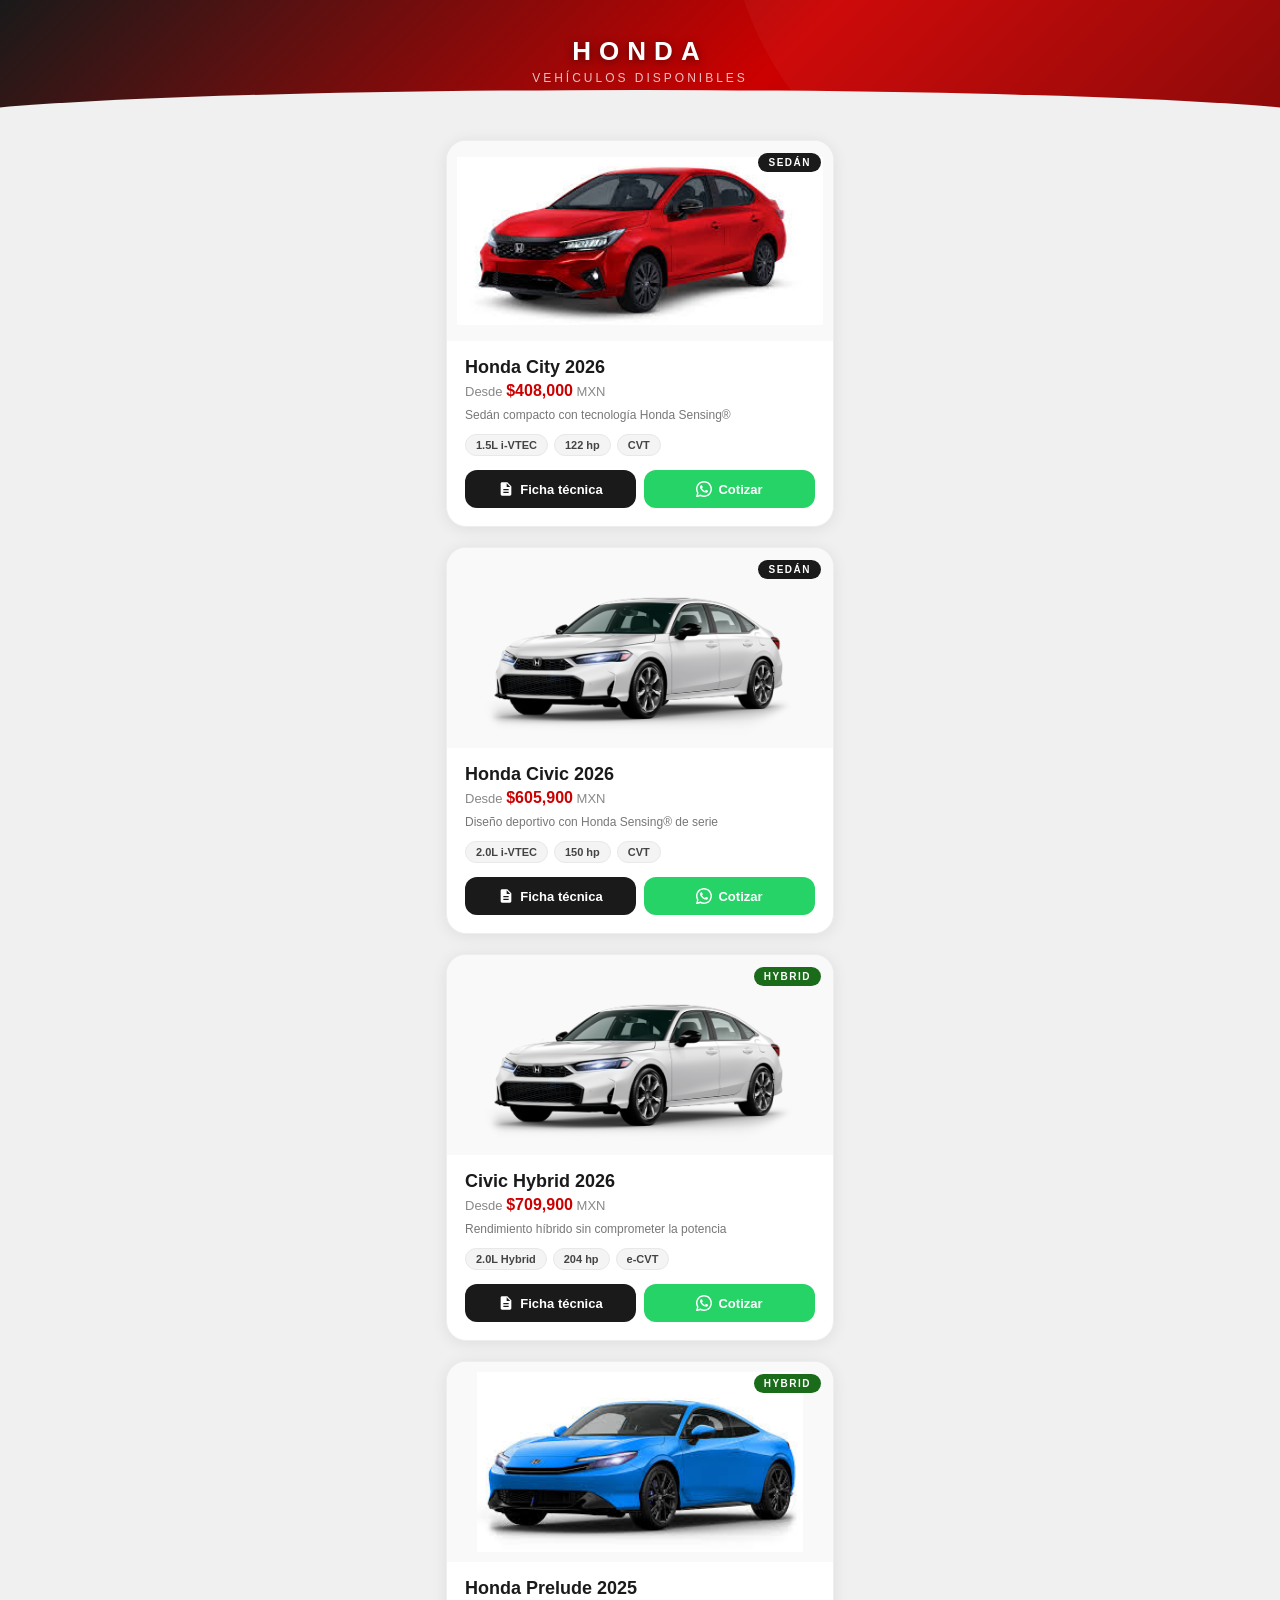
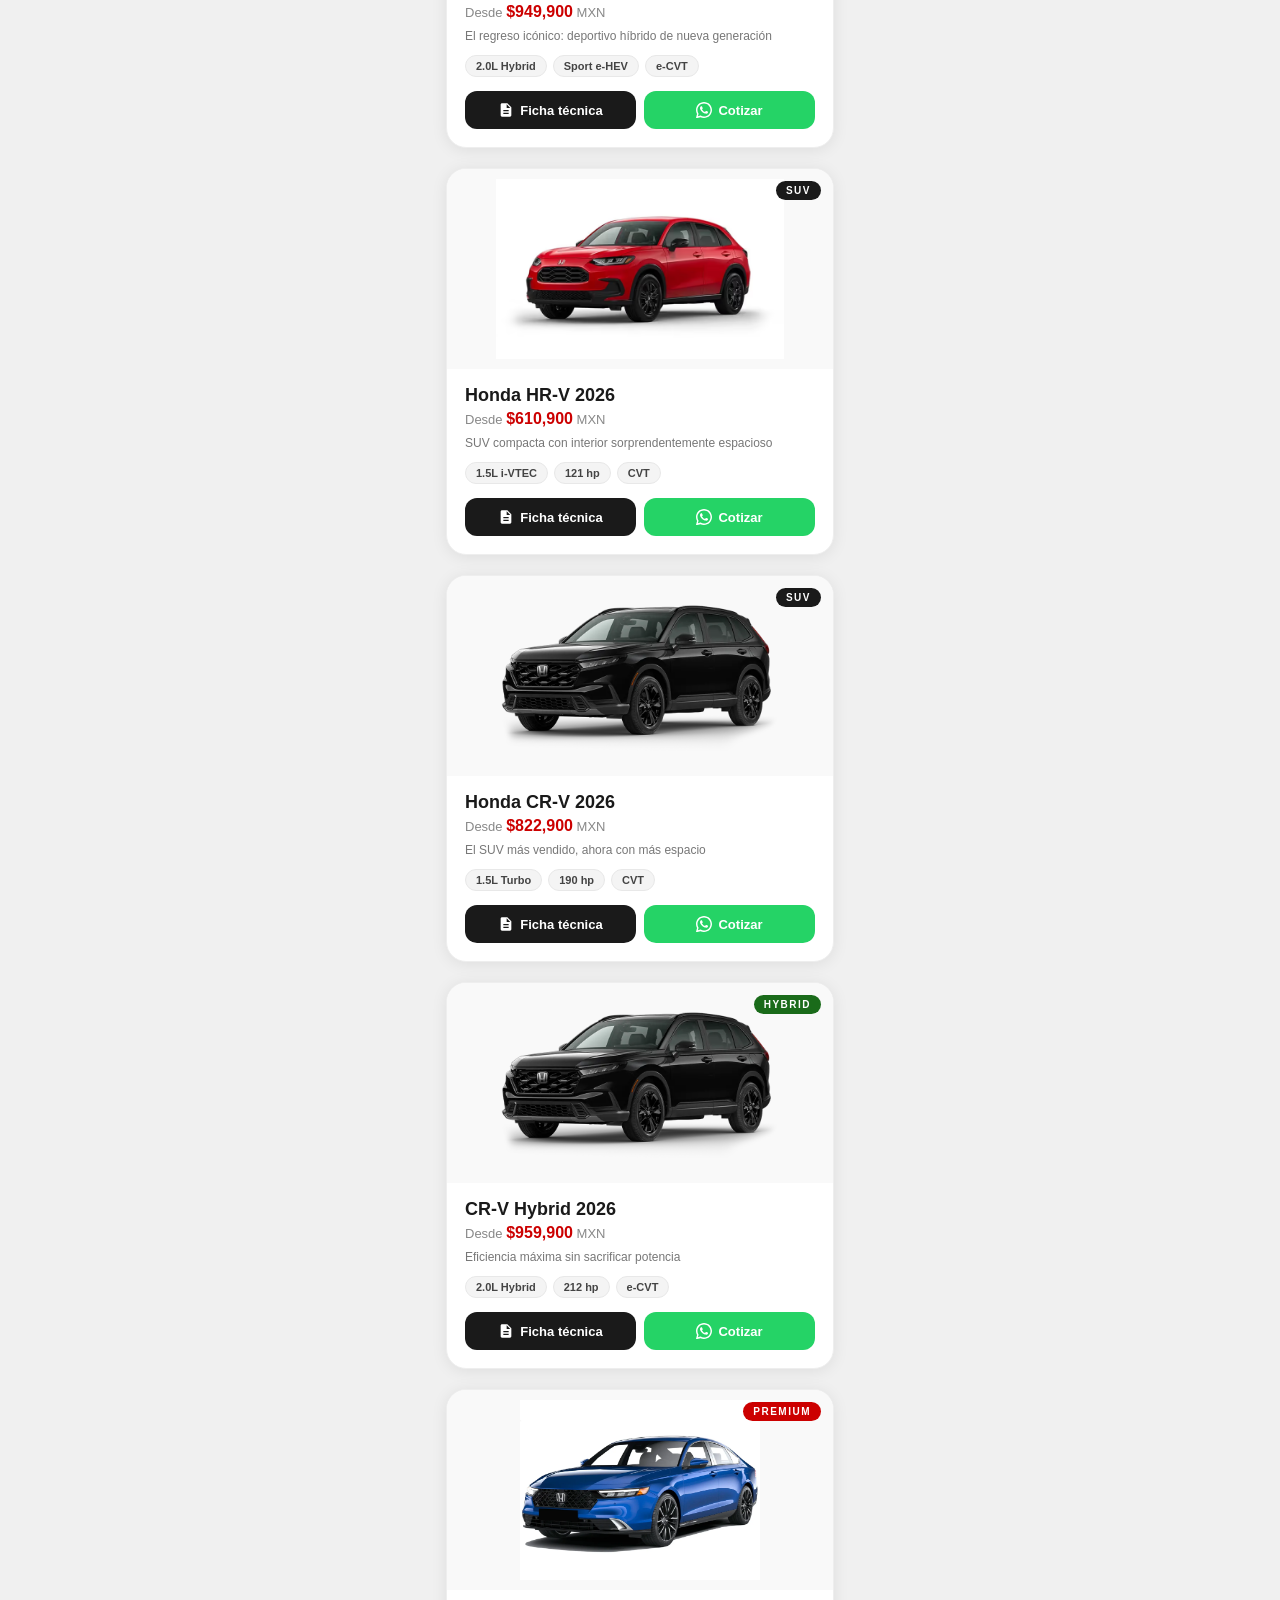
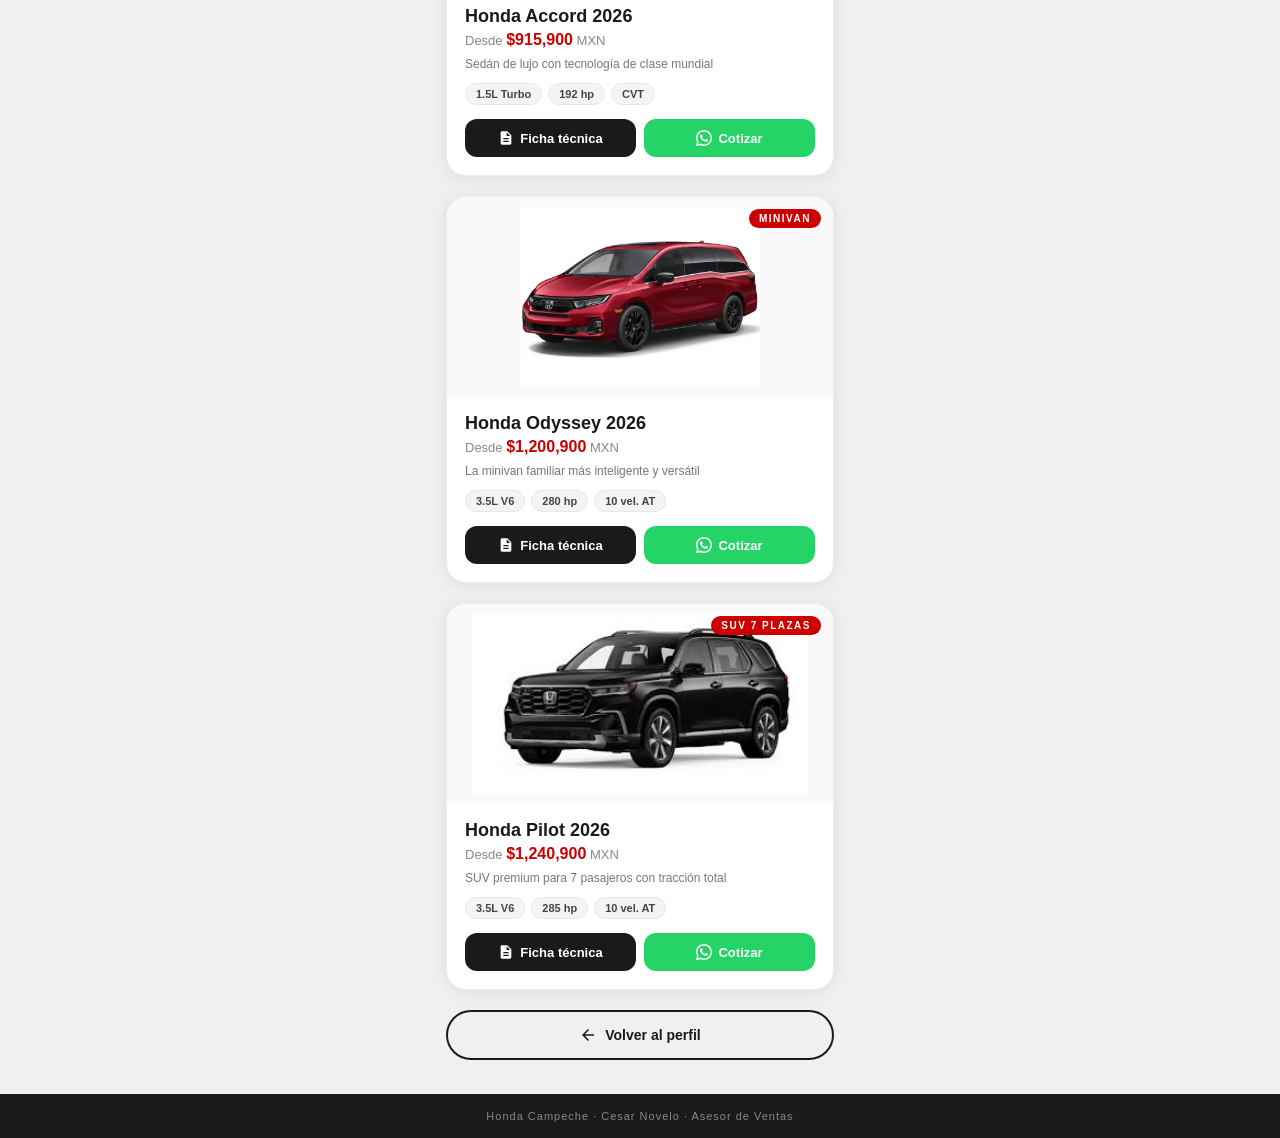
==== commit a7886b7c: "cambio de precios" ====
--- a/autos.html
+++ b/autos.html
@@ -23,8 +23,8 @@
     <div class="card-badge">Sedán</div>
     <img src="src/city.jpg" alt="Honda City">
     <div class="card-body">
-      <h2>Honda City 2025</h2>
-      <p class="price">Desde <strong>$315,900</strong> MXN</p>
+      <h2>Honda City 2026</h2>
+      <p class="price">Desde <strong>$408,000</strong> MXN</p>
       <p class="tagline">Sedán compacto con tecnología Honda Sensing®</p>
       <div class="specs-mini">
         <span>1.5L i-VTEC</span><span>122 hp</span><span>CVT</span>
@@ -47,8 +47,8 @@
     <div class="card-badge">Sedán</div>
     <img src="src/civic.jpg" alt="Honda Civic">
     <div class="card-body">
-      <h2>Honda Civic 2025</h2>
-      <p class="price">Desde <strong>$444,900</strong> MXN</p>
+      <h2>Honda Civic 2026</h2>
+      <p class="price">Desde <strong>$605,900</strong> MXN</p>
       <p class="tagline">Diseño deportivo con Honda Sensing® de serie</p>
       <div class="specs-mini">
         <span>2.0L i-VTEC</span><span>150 hp</span><span>CVT</span>
@@ -71,8 +71,8 @@
     <div class="card-badge badge-hybrid">Hybrid</div>
     <img src="src/civic.jpg" alt="Honda Civic Hybrid">
     <div class="card-body">
-      <h2>Civic Hybrid 2025</h2>
-      <p class="price">Desde <strong>$579,900</strong> MXN</p>
+      <h2>Civic Hybrid 2026</h2>
+      <p class="price">Desde <strong>$709,900</strong> MXN</p>
       <p class="tagline">Rendimiento híbrido sin comprometer la potencia</p>
       <div class="specs-mini">
         <span>2.0L Hybrid</span><span>204 hp</span><span>e-CVT</span>
@@ -96,7 +96,7 @@
     <img src="src/prelude.jpg" alt="Honda Prelude">
     <div class="card-body">
       <h2>Honda Prelude 2025</h2>
-      <p class="price">Desde <strong>$499,900</strong> MXN</p>
+      <p class="price">Desde <strong>$949,900</strong> MXN</p>
       <p class="tagline">El regreso icónico: deportivo híbrido de nueva generación</p>
       <div class="specs-mini">
         <span>2.0L Hybrid</span><span>Sport e-HEV</span><span>e-CVT</span>
@@ -119,8 +119,8 @@
     <div class="card-badge">SUV</div>
     <img src="src/hrv.jpg" alt="Honda HR-V">
     <div class="card-body">
-      <h2>Honda HR-V 2025</h2>
-      <p class="price">Desde <strong>$434,900</strong> MXN</p>
+      <h2>Honda HR-V 2026</h2>
+      <p class="price">Desde <strong>$610,900</strong> MXN</p>
       <p class="tagline">SUV compacta con interior sorprendentemente espacioso</p>
       <div class="specs-mini">
         <span>1.5L i-VTEC</span><span>121 hp</span><span>CVT</span>
@@ -144,8 +144,8 @@
     <div class="card-badge">SUV</div>
     <img src="src/crv.jpg" alt="Honda CR-V">
     <div class="card-body">
-      <h2>Honda CR-V 2025</h2>
-      <p class="price">Desde <strong>$579,900</strong> MXN</p>
+      <h2>Honda CR-V 2026</h2>
+      <p class="price">Desde <strong>$822,900</strong> MXN</p>
       <p class="tagline">El SUV más vendido, ahora con más espacio</p>
       <div class="specs-mini">
         <span>1.5L Turbo</span><span>190 hp</span><span>CVT</span>
@@ -168,8 +168,8 @@
     <div class="card-badge badge-hybrid">Hybrid</div>
     <img src="src/crv.jpg" alt="Honda CR-V Hybrid">
     <div class="card-body">
-      <h2>CR-V Hybrid 2025</h2>
-      <p class="price">Desde <strong>$679,900</strong> MXN</p>
+      <h2>CR-V Hybrid 2026</h2>
+      <p class="price">Desde <strong>$959,900</strong> MXN</p>
       <p class="tagline">Eficiencia máxima sin sacrificar potencia</p>
       <div class="specs-mini">
         <span>2.0L Hybrid</span><span>212 hp</span><span>e-CVT</span>
@@ -192,8 +192,8 @@
     <div class="card-badge badge-premium">Premium</div>
     <img src="src/accord.jpg" alt="Honda Accord">
     <div class="card-body">
-      <h2>Honda Accord 2025</h2>
-      <p class="price">Desde <strong>$729,900</strong> MXN</p>
+      <h2>Honda Accord 2026</h2>
+      <p class="price">Desde <strong>$915,900</strong> MXN</p>
       <p class="tagline">Sedán de lujo con tecnología de clase mundial</p>
       <div class="specs-mini">
         <span>1.5L Turbo</span><span>192 hp</span><span>CVT</span>
@@ -216,8 +216,8 @@
     <div class="card-badge badge-premium">Minivan</div>
     <img src="src/odyssey.jpg" alt="Honda Odyssey">
     <div class="card-body">
-      <h2>Honda Odyssey 2025</h2>
-      <p class="price">Desde <strong>$829,900</strong> MXN</p>
+      <h2>Honda Odyssey 2026</h2>
+      <p class="price">Desde <strong>$1,200,900</strong> MXN</p>
       <p class="tagline">La minivan familiar más inteligente y versátil</p>
       <div class="specs-mini">
         <span>3.5L V6</span><span>280 hp</span><span>10 vel. AT</span>
@@ -240,8 +240,8 @@
     <div class="card-badge badge-premium">SUV 7 plazas</div>
     <img src="src/pilot.jpg" alt="Honda Pilot">
     <div class="card-body">
-      <h2>Honda Pilot 2025</h2>
-      <p class="price">Desde <strong>$949,900</strong> MXN</p>
+      <h2>Honda Pilot 2026</h2>
+      <p class="price">Desde <strong>$1,240,900</strong> MXN</p>
       <p class="tagline">SUV premium para 7 pasajeros con tracción total</p>
       <div class="specs-mini">
         <span>3.5L V6</span><span>285 hp</span><span>10 vel. AT</span>
